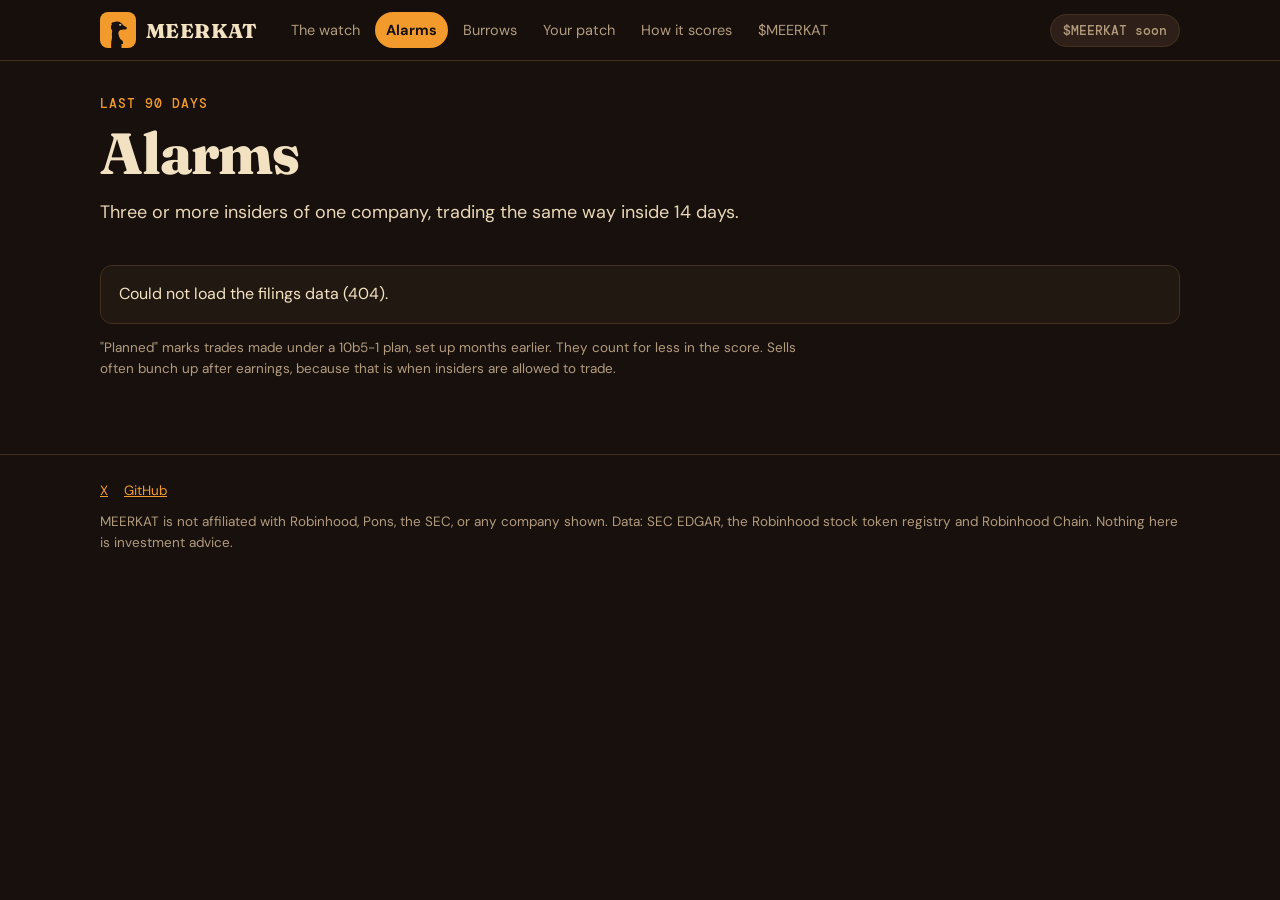
==== site/alarms.html @ 1270fd40 "MEERKAT: insider cluster alarms for stock tokens on Robinhood Chain Co-Authored-By: Claude Fable 5.2" ====
<!doctype html>
<html lang="en">
<head>
  <meta charset="utf-8">
  <meta name="viewport" content="width=device-width, initial-scale=1">
  <title>Insider cluster alarms | MEERKAT</title>
  <meta name="description" content="Every case in the last 90 days where three or more insiders of one company traded the same way inside 14 days, scored and linked to the SEC filings.">
  <meta property="og:type" content="website">
  <meta property="og:site_name" content="MEERKAT">
  <meta property="og:title" content="Insider cluster alarms | MEERKAT">
  <meta property="og:description" content="Every case in the last 90 days where three or more insiders of one company traded the same way inside 14 days, scored and linked to the SEC filings.">
  <meta property="og:url" content="https://meerkatrobin.com/alarms.html">
  <meta property="og:image" content="https://meerkatrobin.com/og-image.png?v=1">
  <meta name="twitter:card" content="summary_large_image">
  <meta name="twitter:title" content="Insider cluster alarms | MEERKAT">
  <meta name="twitter:description" content="Every case in the last 90 days where three or more insiders of one company traded the same way inside 14 days, scored and linked to the SEC filings.">
  <meta name="twitter:image" content="https://meerkatrobin.com/og-image.png?v=1">
  <link rel="icon" href="logo.png">
  <link rel="preconnect" href="https://fonts.googleapis.com">
  <link rel="preconnect" href="https://fonts.gstatic.com" crossorigin>
  <link rel="stylesheet" href="https://fonts.googleapis.com/css2?family=DM+Mono:wght@400;500&family=DM+Sans:wght@400;500;700&family=Fraunces:opsz,wght@9..144,600;9..144,800&display=swap">
  <link rel="stylesheet" href="styles.css?v=1">
</head>
<body class="page-alarms">
  <header class="top">
    <div class="wrap top-in">
      <a class="brand" href="./"><img src="logo.png" alt="" width="36" height="36"><span>MEERKAT</span></a>
      <nav>
        <a href="./">The watch</a>
        <a href="alarms.html" aria-current="page">Alarms</a>
        <a href="burrows.html">Burrows</a>
        <a href="patch.html">Your patch</a>
        <a href="how.html">How it scores</a>
        <a href="token.html">$MEERKAT</a>
      </nav>
      <div class="top-ca" id="top-ca"></div>
    </div>
  </header>
  <main>
  <div class="wrap">
    <section>
      <p class="kicker">Last 90 days</p>
      <h1 class="page-title">Alarms</h1>
      <p class="lede" id="alarms-note">Three or more insiders of one company, trading the same way inside 14 days.</p>
      <div class="pills" id="alarm-filters"></div>
      <div class="alarms" id="alarm-list"><p class="muted">Watching…</p></div>
      <p class="fine">"Planned" marks trades made under a 10b5-1 plan, set up months earlier. They count for less in the score. Sells often bunch up after earnings, because that is when insiders are allowed to trade.</p>
    </section>
  </div>
  </main>
  <footer>
    <div class="wrap">
      <div class="foot-links" id="foot-links"></div>
      <p>MEERKAT is not affiliated with Robinhood, Pons, the SEC, or any company shown. Data: SEC EDGAR, the Robinhood stock token registry and Robinhood Chain. Nothing here is investment advice.</p>
    </div>
  </footer>
  <script src="config.js?v=1"></script>
  <script src="app.js?v=1"></script>
</body>
</html>
---- site/styles.css ----
/* MEERKAT: Kalahari at dusk. Dark warm ground, a sunset band on the front page, sand text. */
:root {
  --night: #17100d;
  --earth: #221812;
  --earth-2: #2e2018;
  --line: #45301f;
  --sand: #f3e2c2;
  --dim: #b39c7e;
  --sun: #f39a2d;
  --buy: #7fd6a0;
  --sell: #ff7350;
  --serif: 'Fraunces', Georgia, serif;
  --sans: 'DM Sans', system-ui, sans-serif;
  --mono: 'DM Mono', Consolas, monospace;
}
* { box-sizing: border-box; }
html { scroll-behavior: smooth; }
body { margin: 0; background: var(--night); color: var(--sand); font: 16px/1.55 var(--sans); }
a { color: var(--sun); }
h1, h2, h3, p { margin: 0; }
.wrap { max-width: 1120px; margin: 0 auto; padding: 0 20px; }
.muted { color: var(--dim); }
.fine { color: var(--dim); font-size: 13.5px; margin-top: 14px; max-width: 78ch; }
main section { padding: 34px 0; }

/* top bar */
.top { position: sticky; top: 0; z-index: 5; background: rgba(23, 16, 13, .92); backdrop-filter: blur(8px); border-bottom: 1px solid var(--line); }
.top-in { display: flex; align-items: center; gap: 22px; height: 60px; }
.brand { display: flex; align-items: center; gap: 10px; color: var(--sand); text-decoration: none; font: 800 20px var(--serif); letter-spacing: .02em; }
.brand img { border-radius: 8px; }
.top nav { display: flex; gap: 4px; flex: 1; overflow-x: auto; scrollbar-width: none; }
.top nav a { color: var(--dim); text-decoration: none; padding: 7px 11px; border-radius: 999px; font-size: 14.5px; white-space: nowrap; }
.top nav a:hover { color: var(--sand); }
.top nav a[aria-current] { color: var(--night); background: var(--sun); font-weight: 700; }
.ca { font: 500 13px var(--mono); color: var(--sand); background: var(--earth-2); border: 1px solid var(--line); border-radius: 999px; padding: 7px 12px; cursor: pointer; text-decoration: none; white-space: nowrap; }
.ca.soon { color: var(--dim); }

/* front page sunset */
.dusk { padding: 0; background: linear-gradient(#2a1630 0%, #6d2a2c 34%, #c9562a 62%, #f39a2d 84%, #f8c35a 100%); overflow: hidden; }
.dusk-text { padding-top: 54px; text-align: center; }
.kicker { font: 500 13px var(--mono); letter-spacing: .08em; text-transform: uppercase; color: var(--sun); margin-bottom: 12px; }
.dusk .kicker { color: #f8c98a; }
h1 { font: 800 clamp(38px, 6.4vw, 76px)/1.02 var(--serif); letter-spacing: -.02em; }
h1 em { font-style: italic; color: #ffd88a; }
.page-title { font-size: clamp(36px, 5vw, 58px); }
.lede { font-size: 18px; max-width: 62ch; margin-top: 16px; color: #ead7b6; }
.dusk .lede { margin-left: auto; margin-right: auto; color: #fbe9cb; }
.cta { display: flex; gap: 10px; flex-wrap: wrap; margin-top: 24px; }
.dusk .cta { justify-content: center; }
.btn { display: inline-block; font: 700 15px var(--sans); color: var(--sand); text-decoration: none; border: 1.5px solid var(--sand); border-radius: 999px; padding: 11px 20px; background: none; cursor: pointer; }
.btn.solid { background: var(--sand); color: var(--night); }
.btn.small { padding: 7px 14px; font-size: 13.5px; }
.btn:hover { background: var(--sun); border-color: var(--sun); color: var(--night); }
.dune-scroll { overflow-x: auto; margin-top: 10px; }
.dune { min-width: 760px; }
.dune svg { display: block; width: 100%; height: auto; }
.dune .sun { fill: #ffe7a6; opacity: .9; }
.dune .sand { fill: var(--night); }
.dune a g { fill: var(--night); }
.dune a:hover g { fill: #000; }
.dune text { text-anchor: middle; font-family: var(--mono); }
.dune .sym { font-size: 22px; font-weight: 500; fill: #fff4dc; }
.dune .sub { font-size: 14px; fill: #2a1630; }
.dune a.buy .sub { fill: #0c4a2a; font-weight: 500; }

/* numbers under the dune */
.stats { display: grid; grid-template-columns: repeat(4, 1fr); gap: 1px; background: var(--line); border: 1px solid var(--line); border-radius: 14px; overflow: hidden; padding: 0; margin-top: 34px; }
.stats div { background: var(--earth); padding: 20px; }
.stats b { display: block; font: 800 34px var(--serif); color: var(--sun); }
.stats span { color: var(--dim); font-size: 14px; }

.head { display: flex; justify-content: space-between; align-items: baseline; gap: 16px; margin-bottom: 16px; flex-wrap: wrap; }
h2 { font: 800 28px var(--serif); }
h2 small, h3 small { font: 400 14px var(--sans); color: var(--dim); }
.more { margin-top: 16px; }

/* alarm cards */
.alarms { display: grid; gap: 10px; }
.alarm { background: var(--earth); border: 1px solid var(--line); border-left: 5px solid var(--sell); border-radius: 12px; }
.alarm.buy { border-left-color: var(--buy); }
.alarm summary { display: grid; grid-template-columns: 96px 1fr auto; gap: 16px; align-items: center; padding: 14px 18px 14px 14px; cursor: pointer; list-style: none; }
.alarm summary::-webkit-details-marker { display: none; }
.score { text-align: center; }
.score b { display: block; font: 800 38px/1 var(--serif); color: var(--sell); }
.alarm.buy .score b { color: var(--buy); }
.score span { font: 500 10.5px var(--mono); text-transform: uppercase; letter-spacing: .05em; color: var(--dim); }
.what h3 { font: 800 21px var(--serif); }
.what h3 a { color: var(--sand); text-decoration: none; }
.what h3 a:hover { color: var(--sun); }
.what p { color: #dcc8a6; font-size: 15px; }
.what strong { color: var(--sand); }
.state { font: 500 12.5px var(--mono); color: var(--dim); text-align: right; white-space: nowrap; }
.state i { font-style: normal; color: var(--night); background: var(--sun); border-radius: 999px; padding: 4px 10px; }
.inside { padding: 0 18px 16px; overflow-x: auto; }
table { width: 100%; border-collapse: collapse; font-size: 14px; }
th { text-align: left; font: 500 11.5px var(--mono); text-transform: uppercase; letter-spacing: .05em; color: var(--dim); padding: 8px 10px 8px 0; border-bottom: 1px solid var(--line); }
td { padding: 8px 10px 8px 0; border-bottom: 1px solid var(--line); vertical-align: top; }
td em { font: 500 11px var(--mono); font-style: normal; color: var(--dim); border: 1px solid var(--line); border-radius: 4px; padding: 1px 5px; margin-left: 4px; white-space: nowrap; }
td.buy, i.buy { color: var(--buy); }
td.sell, i.sell { color: var(--sell); }
.parts { display: flex; flex-wrap: wrap; gap: 6px; margin-top: 12px; align-items: center; }
.parts span { font: 500 12px var(--mono); color: var(--dim); background: var(--earth-2); border-radius: 999px; padding: 3px 10px; }
.chip { font: 500 12px var(--mono); color: var(--sun); border: 1px solid var(--sun); border-radius: 999px; padding: 3px 10px; text-decoration: none; }
.parts .chip { margin-left: auto; }

/* filter pills */
.pills { display: flex; flex-wrap: wrap; gap: 8px; margin: 22px 0 16px; }
.pills button { font: 500 14px var(--sans); color: var(--sand); background: var(--earth); border: 1px solid var(--line); border-radius: 999px; padding: 7px 14px; cursor: pointer; }
.pills button.on { background: var(--sand); color: var(--night); border-color: var(--sand); font-weight: 700; }
.pills i { font: 500 12px var(--mono); font-style: normal; opacity: .7; margin-left: 4px; }

/* three doors on the front page */
.trio { display: grid; grid-template-columns: repeat(3, 1fr); gap: 12px; }
.trio a { background: var(--earth); border: 1px solid var(--line); border-radius: 14px; padding: 22px; color: var(--sand); text-decoration: none; }
.trio a:hover { border-color: var(--sun); }
.trio h3 { font: 800 22px var(--serif); margin-bottom: 6px; color: var(--sun); }
.trio p { color: #dcc8a6; font-size: 15px; }

/* burrows */
.burrows { display: grid; grid-template-columns: repeat(auto-fill, minmax(150px, 1fr)); gap: 8px; }
.burrow { background: var(--earth); border: 1px solid var(--line); border-radius: 60px 60px 12px 12px; padding: 22px 14px 12px; text-align: center; color: var(--sand); text-decoration: none; }
.burrow:hover { border-color: var(--sun); }
.burrow.up { border-color: var(--sell); background: #2c1711; }
.burrow.up.buy { border-color: var(--buy); background: #14241a; }
.burrow b { display: block; font: 800 20px var(--serif); }
.burrow span { display: block; color: var(--dim); font-size: 12.5px; white-space: nowrap; overflow: hidden; text-overflow: ellipsis; }
.burrow p { margin-top: 6px; font: 500 12px var(--mono); display: flex; gap: 8px; justify-content: center; flex-wrap: wrap; }
.burrow i { font-style: normal; color: var(--dim); }
.burrow-open { background: var(--earth); border: 1px solid var(--line); border-radius: 14px; padding: 22px; margin-top: 22px; scroll-margin-top: 76px; }
.burrow-open .alarms { margin: 16px 0; }
.burrow-open .alarm { background: var(--night); }
.timeline { display: block; width: 100%; height: auto; margin-bottom: 8px; }
.timeline line { stroke: var(--line); }
.timeline text { font: 12px var(--mono); fill: var(--dim); }
.timeline circle.buy { fill: var(--buy); opacity: .8; }
.timeline circle.sell { fill: var(--sell); opacity: .7; }
.timeline .band { opacity: .14; }
.timeline .band.buy { fill: var(--buy); }
.timeline .band.sell { fill: var(--sell); }
.trades { margin-top: 10px; }

/* your patch */
.lookup { display: flex; gap: 10px; flex-wrap: wrap; margin: 24px 0 18px; }
.lookup input { flex: 1; min-width: 240px; font: 500 15px var(--mono); color: var(--sand); background: var(--earth); border: 1.5px solid var(--line); border-radius: 999px; padding: 12px 18px; }
.lookup input:focus { outline: none; border-color: var(--sun); }
.notice { background: var(--earth); border: 1px solid var(--line); border-radius: 12px; padding: 16px 18px; }
.verdict { display: flex; justify-content: space-between; align-items: center; gap: 16px; flex-wrap: wrap; margin-bottom: 16px; }
.verdict .big { font: 800 clamp(26px, 4vw, 40px)/1.1 var(--serif); }
.verdict em { color: var(--sun); font-style: normal; }

/* how it scores, token */
.rules { margin-top: 26px; }
.rules td:nth-child(1) { font: 800 18px var(--serif); white-space: nowrap; }
.rules td:nth-child(2) { font: 500 14px var(--mono); color: var(--sun); white-space: nowrap; }
.facts { list-style: none; padding: 0; margin: 0; display: grid; gap: 1px; background: var(--line); border: 1px solid var(--line); border-radius: 12px; overflow: hidden; }
.facts li { background: var(--earth); padding: 14px 18px; display: grid; grid-template-columns: 130px 1fr; gap: 14px; }
.facts span { font: 500 12.5px var(--mono); text-transform: uppercase; letter-spacing: .05em; color: var(--sun); }
.plan { list-style: none; padding: 0; margin: 0; display: grid; grid-template-columns: repeat(3, 1fr); gap: 12px; }
.plan li { background: var(--earth); border: 1px solid var(--line); border-radius: 12px; padding: 18px; }
.plan li.now { border-color: var(--sun); }
.plan span { font: 500 12px var(--mono); text-transform: uppercase; color: var(--sun); }
.plan h3 { font: 800 21px var(--serif); margin: 4px 0; }
.plan p { color: #dcc8a6; font-size: 15px; }
.faq details { border-bottom: 1px solid var(--line); padding: 14px 0; }
.faq summary { cursor: pointer; font-weight: 700; }
.faq p { margin-top: 8px; color: #dcc8a6; max-width: 72ch; }
.ca-box { display: flex; gap: 12px; align-items: center; flex-wrap: wrap; background: var(--earth); border: 1px dashed var(--sun); border-radius: 12px; padding: 16px 18px; margin-top: 24px; }
.ca-box code { font: 500 15px var(--mono); word-break: break-all; flex: 1; }

footer { border-top: 1px solid var(--line); margin-top: 40px; padding: 26px 0 40px; color: var(--dim); font-size: 13.5px; }
.foot-links { display: flex; gap: 16px; margin-bottom: 10px; }
.foot-links:empty { display: none; }

@media (max-width: 760px) {
  .top-in { flex-wrap: wrap; height: auto; padding-top: 10px; padding-bottom: 8px; gap: 8px 14px; }
  .top nav { order: 3; flex-basis: 100%; }
  .top-ca { margin-left: auto; }
  .stats { grid-template-columns: repeat(2, 1fr); }
  .trio, .plan { grid-template-columns: 1fr; }
  .alarm summary { grid-template-columns: 70px 1fr; }
  .score b { font-size: 30px; }
  .state { grid-column: 1 / -1; text-align: left; }
  .facts li { grid-template-columns: 1fr; gap: 2px; }
}
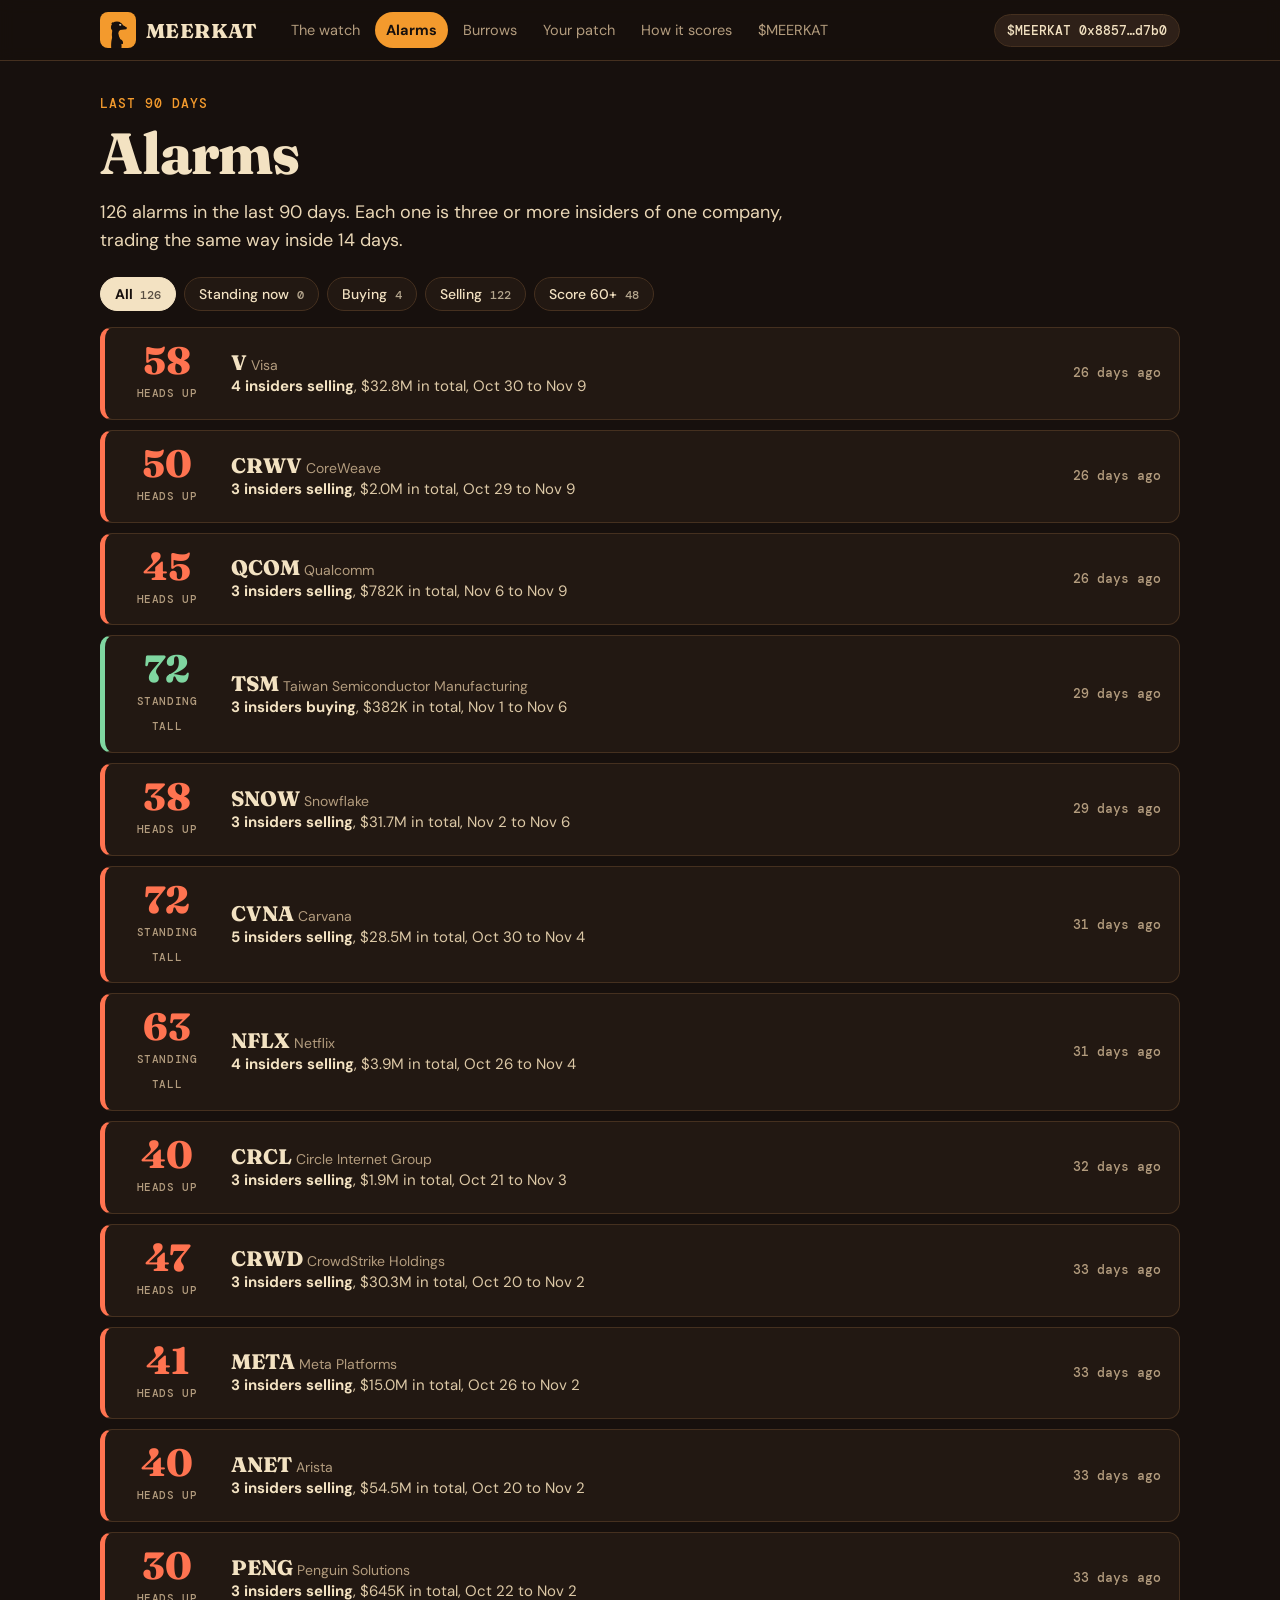
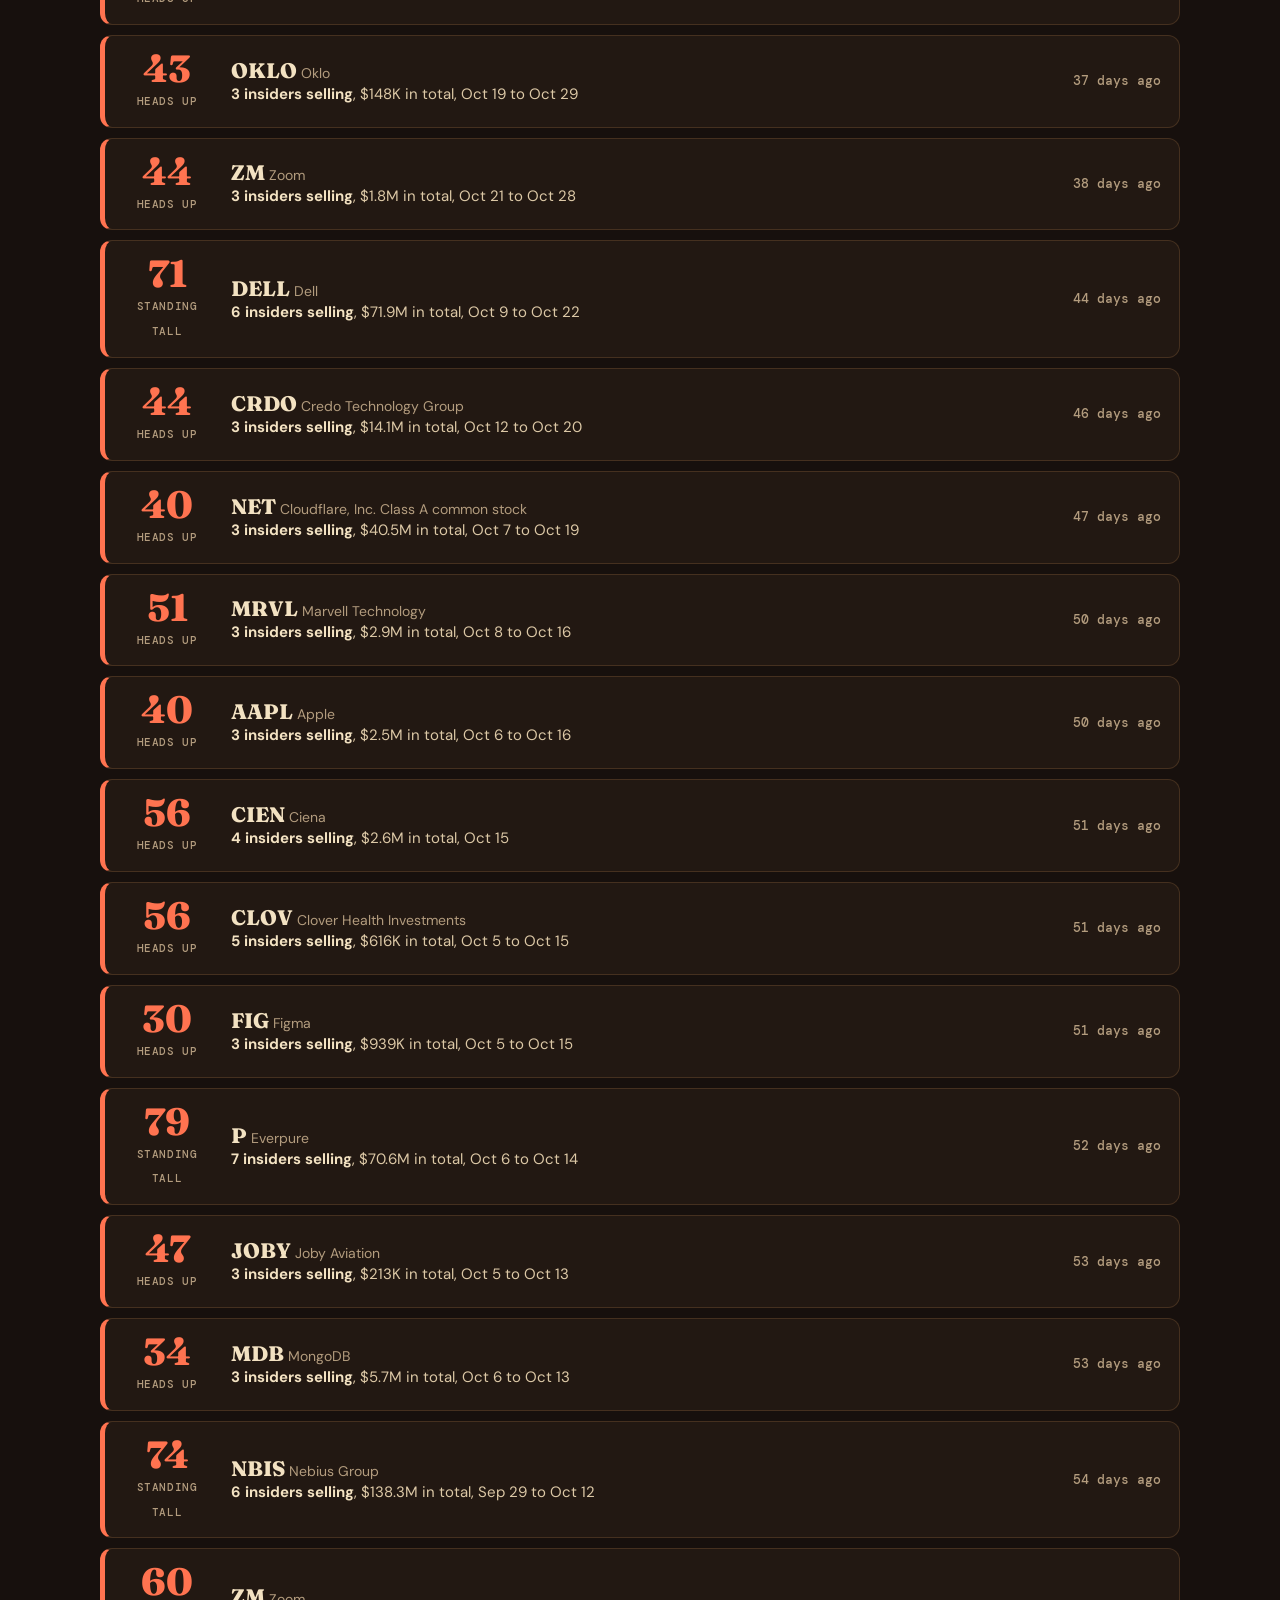
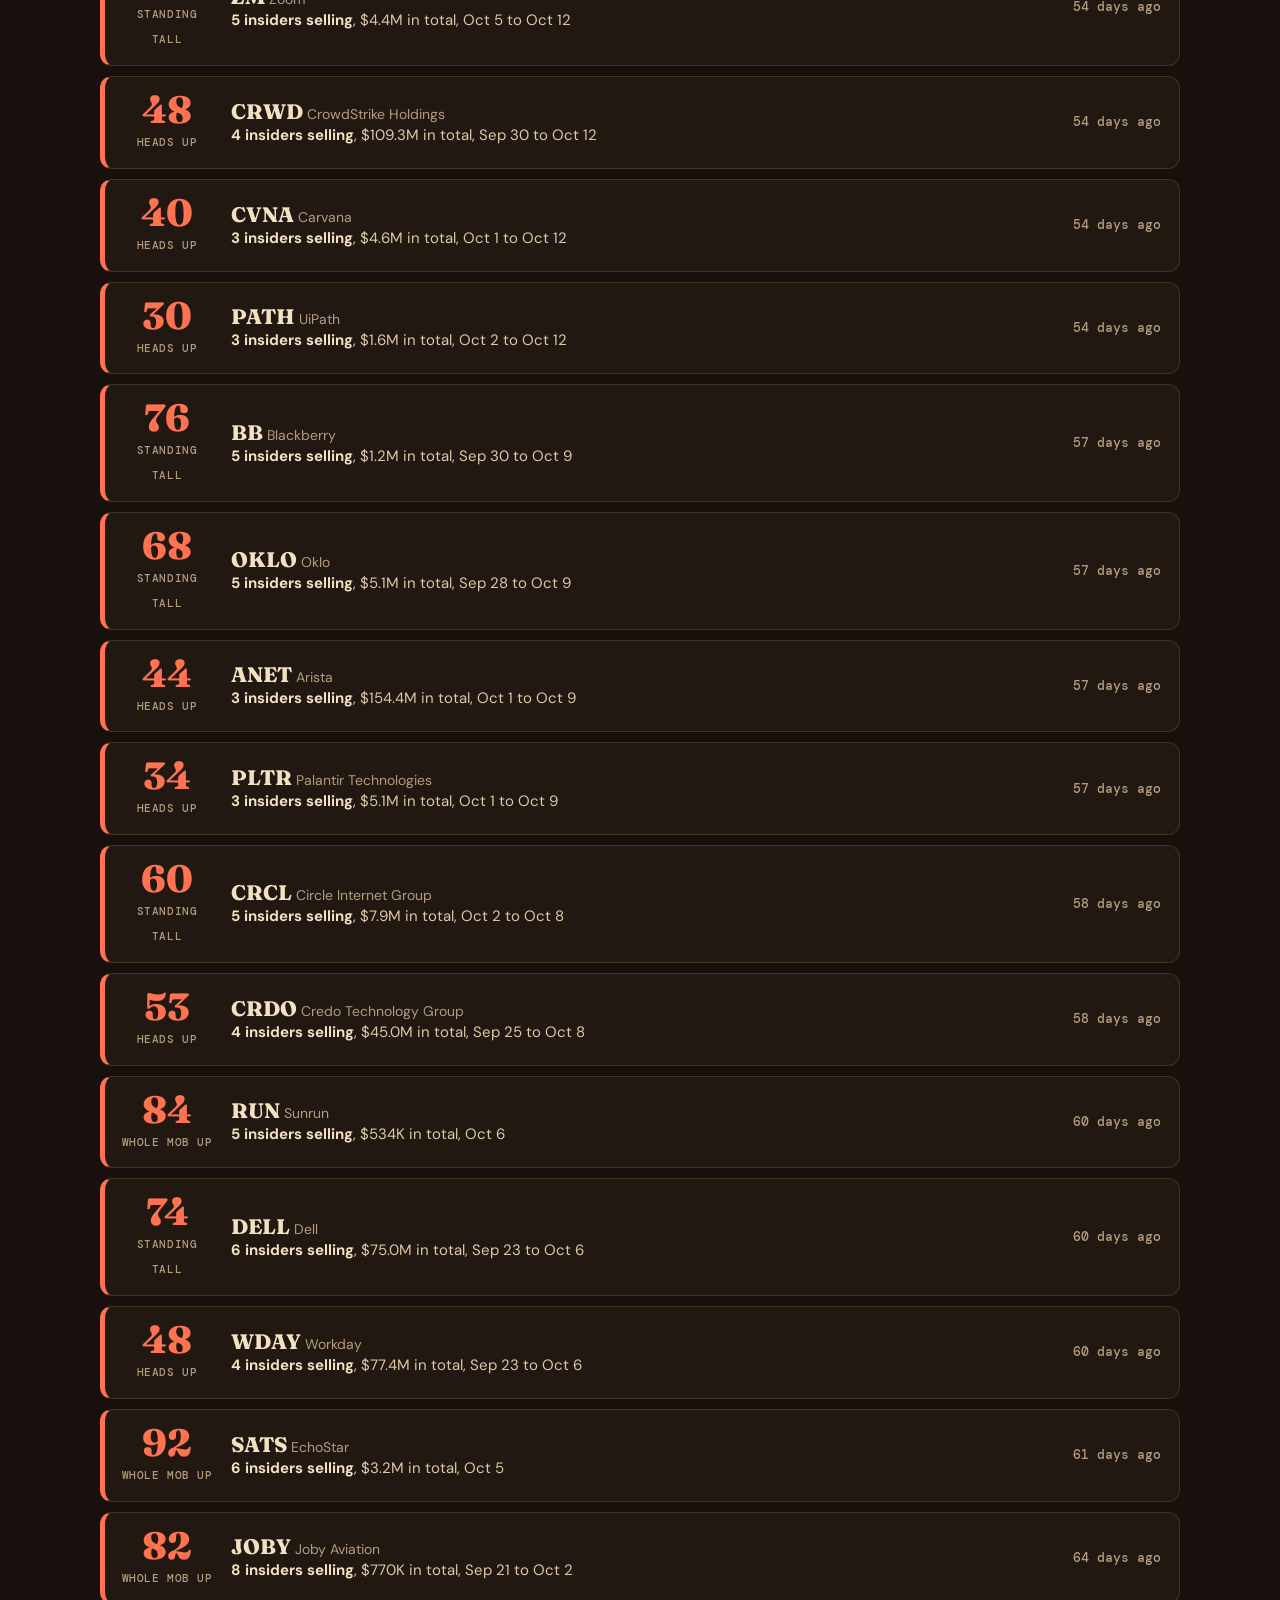
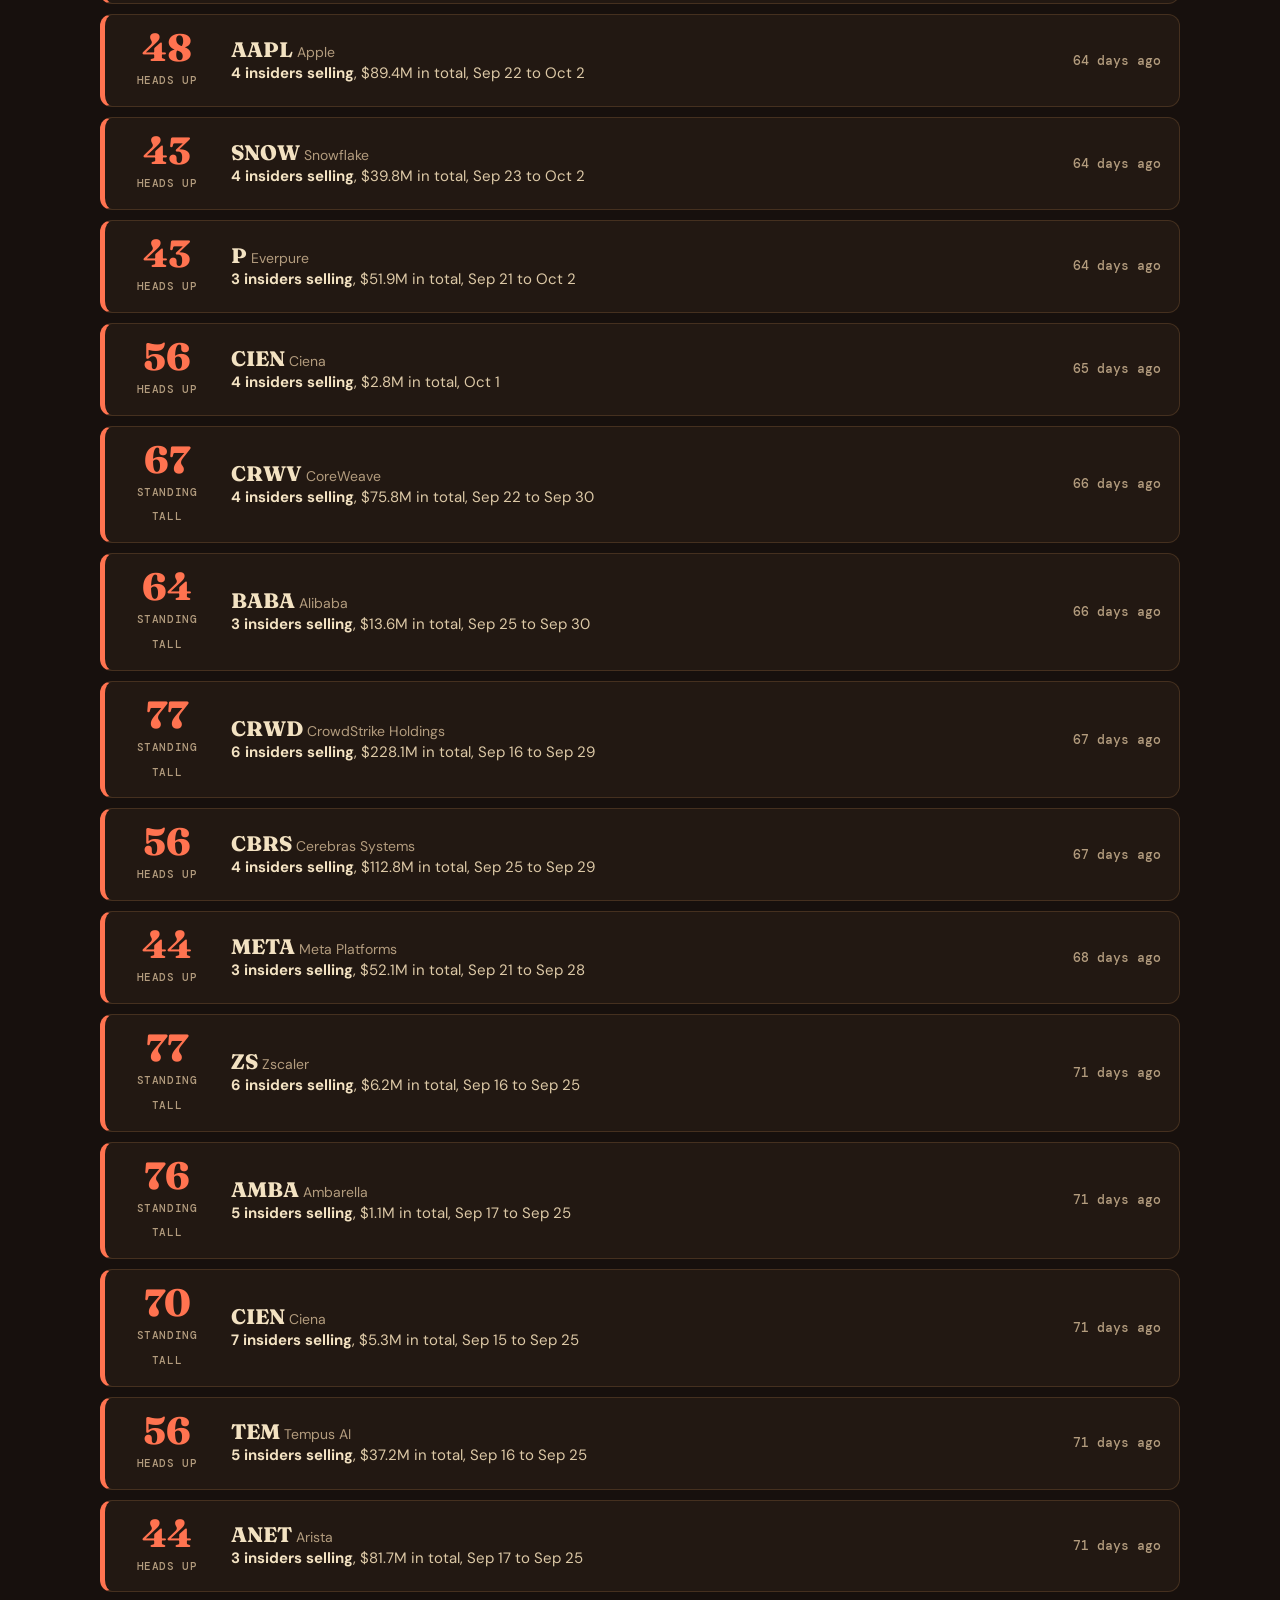
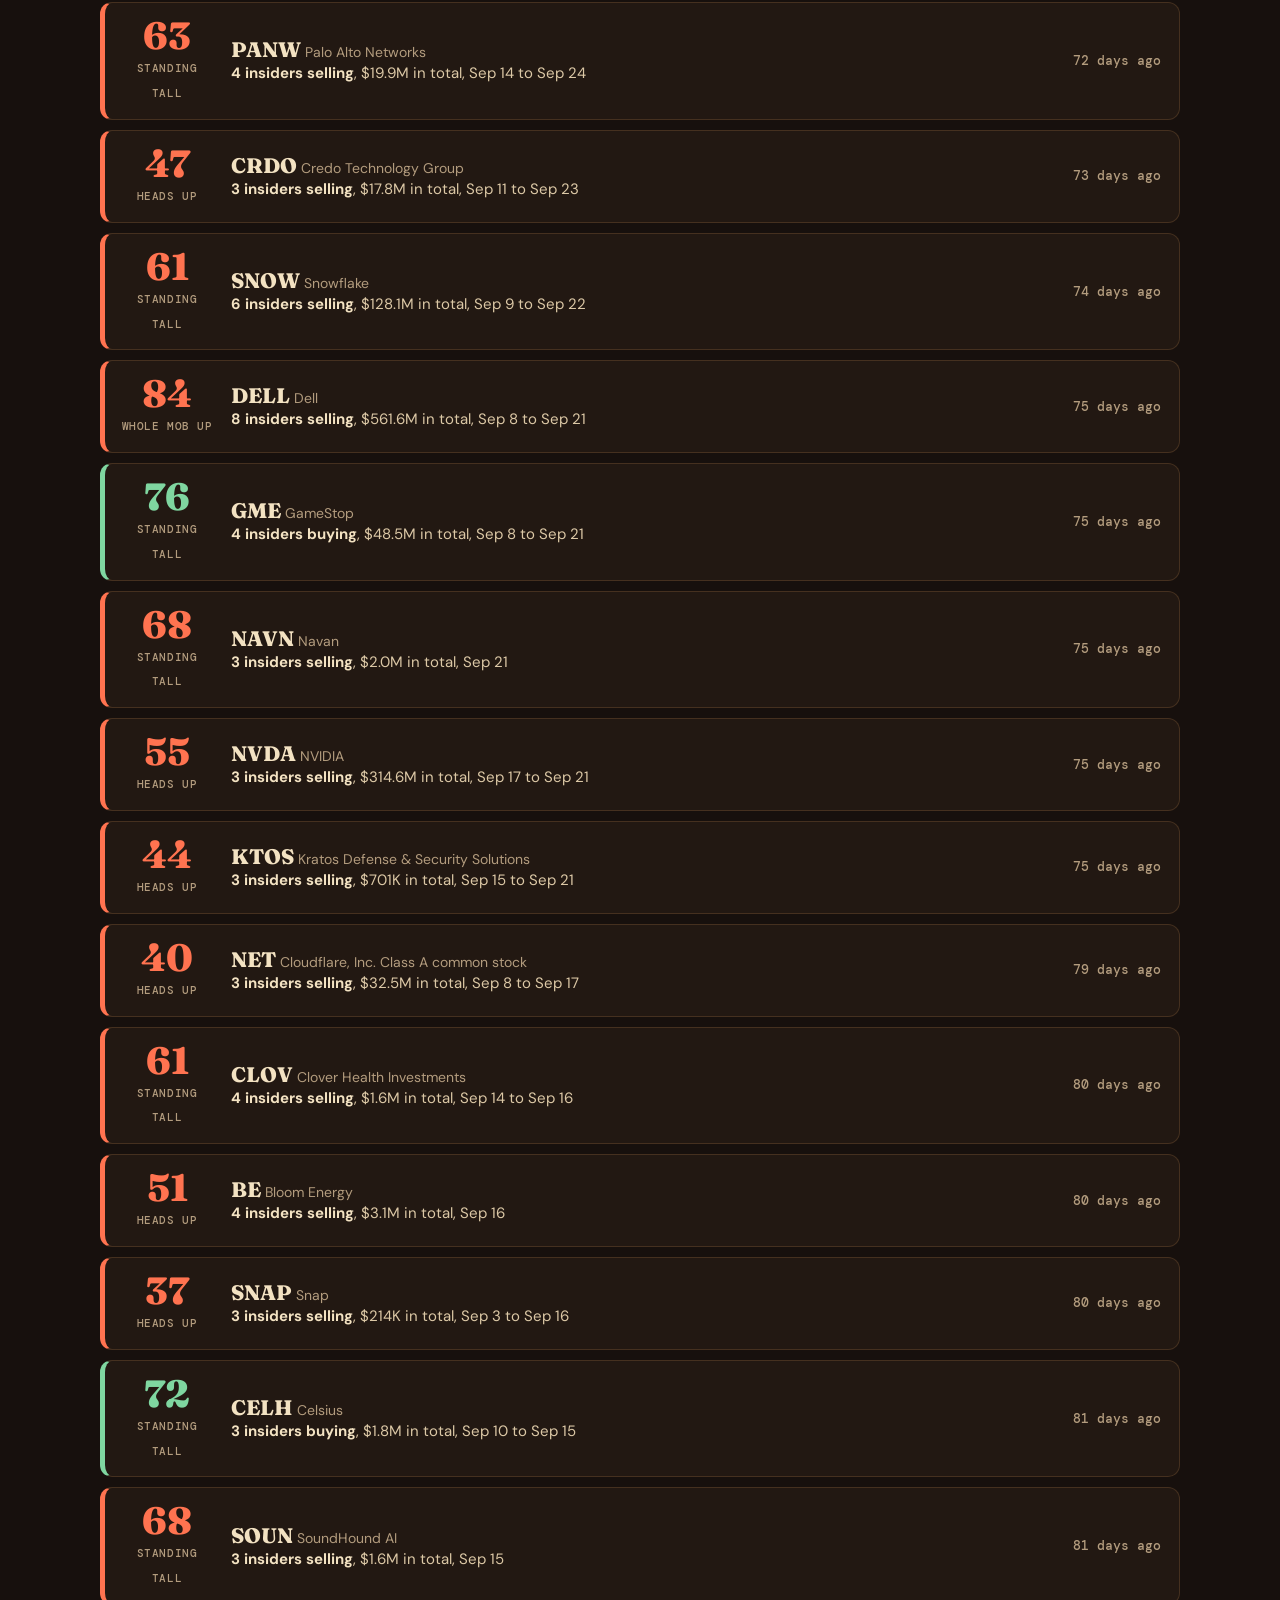
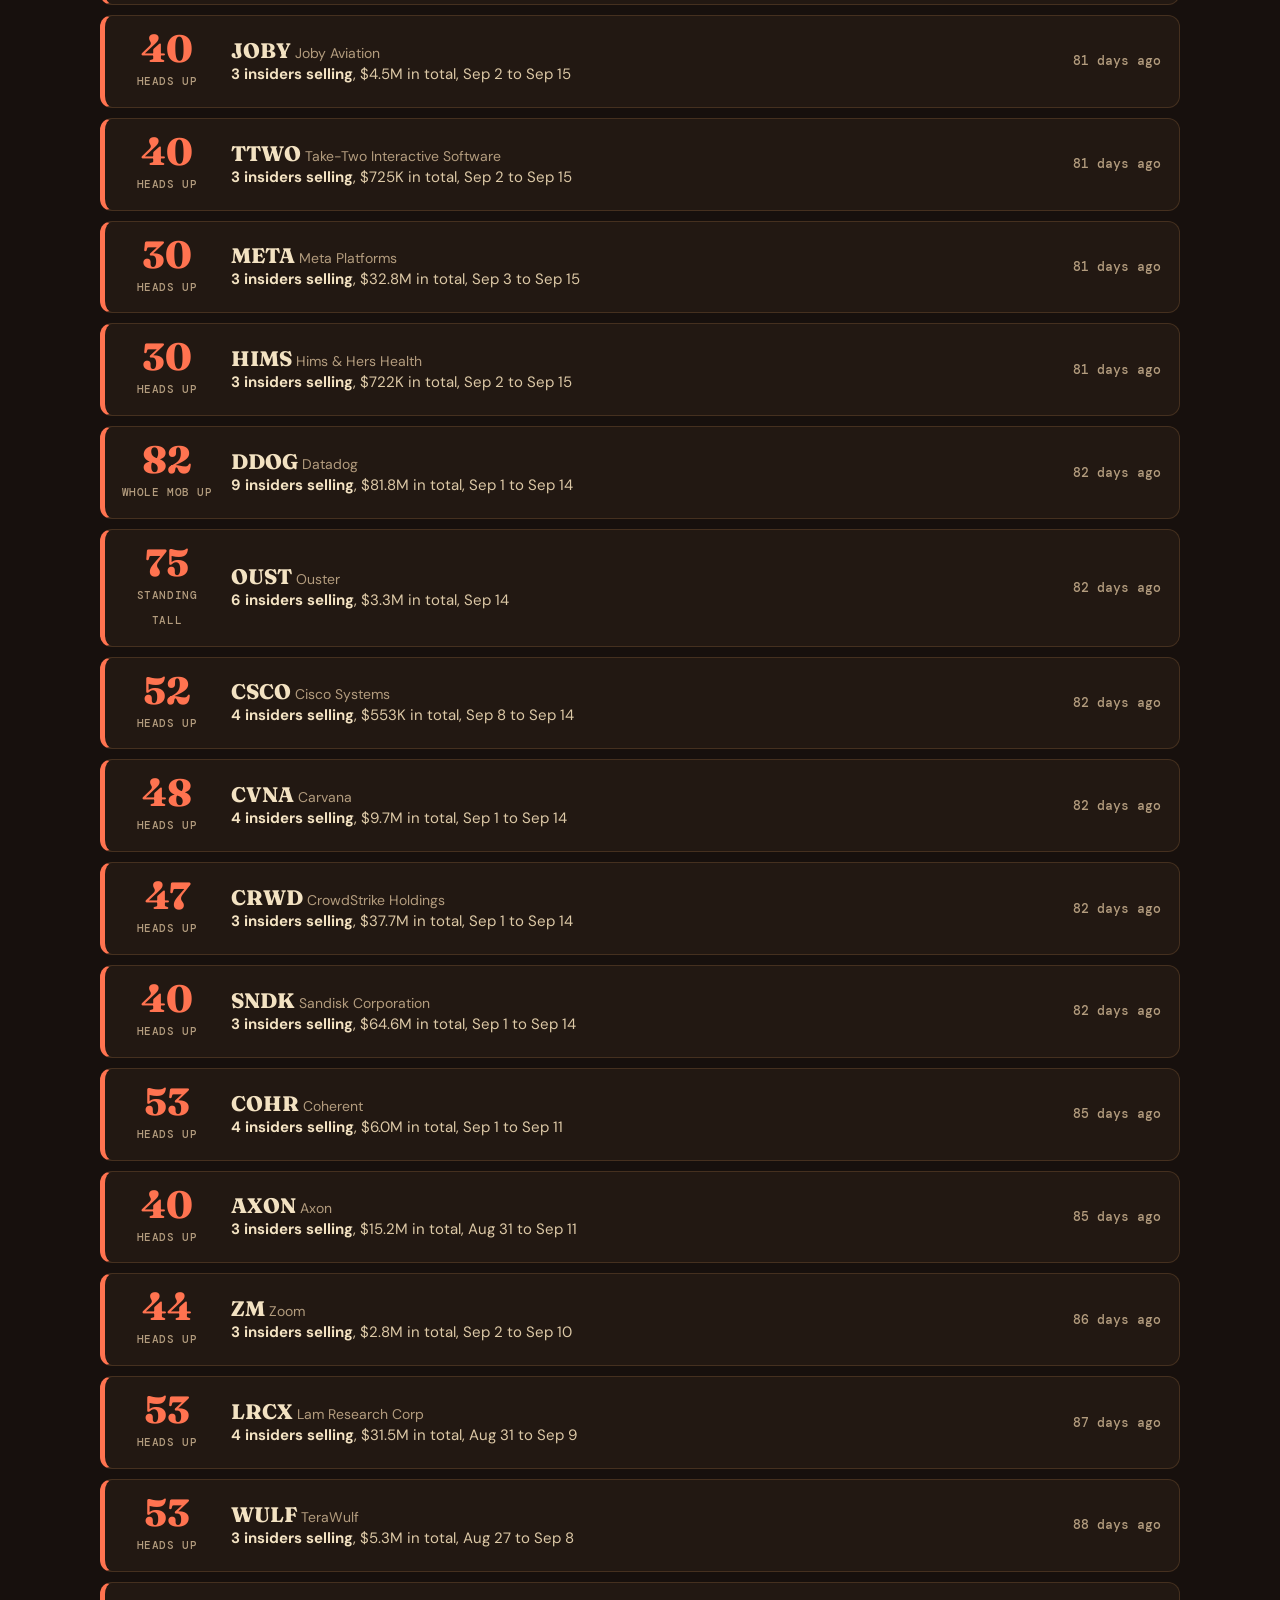
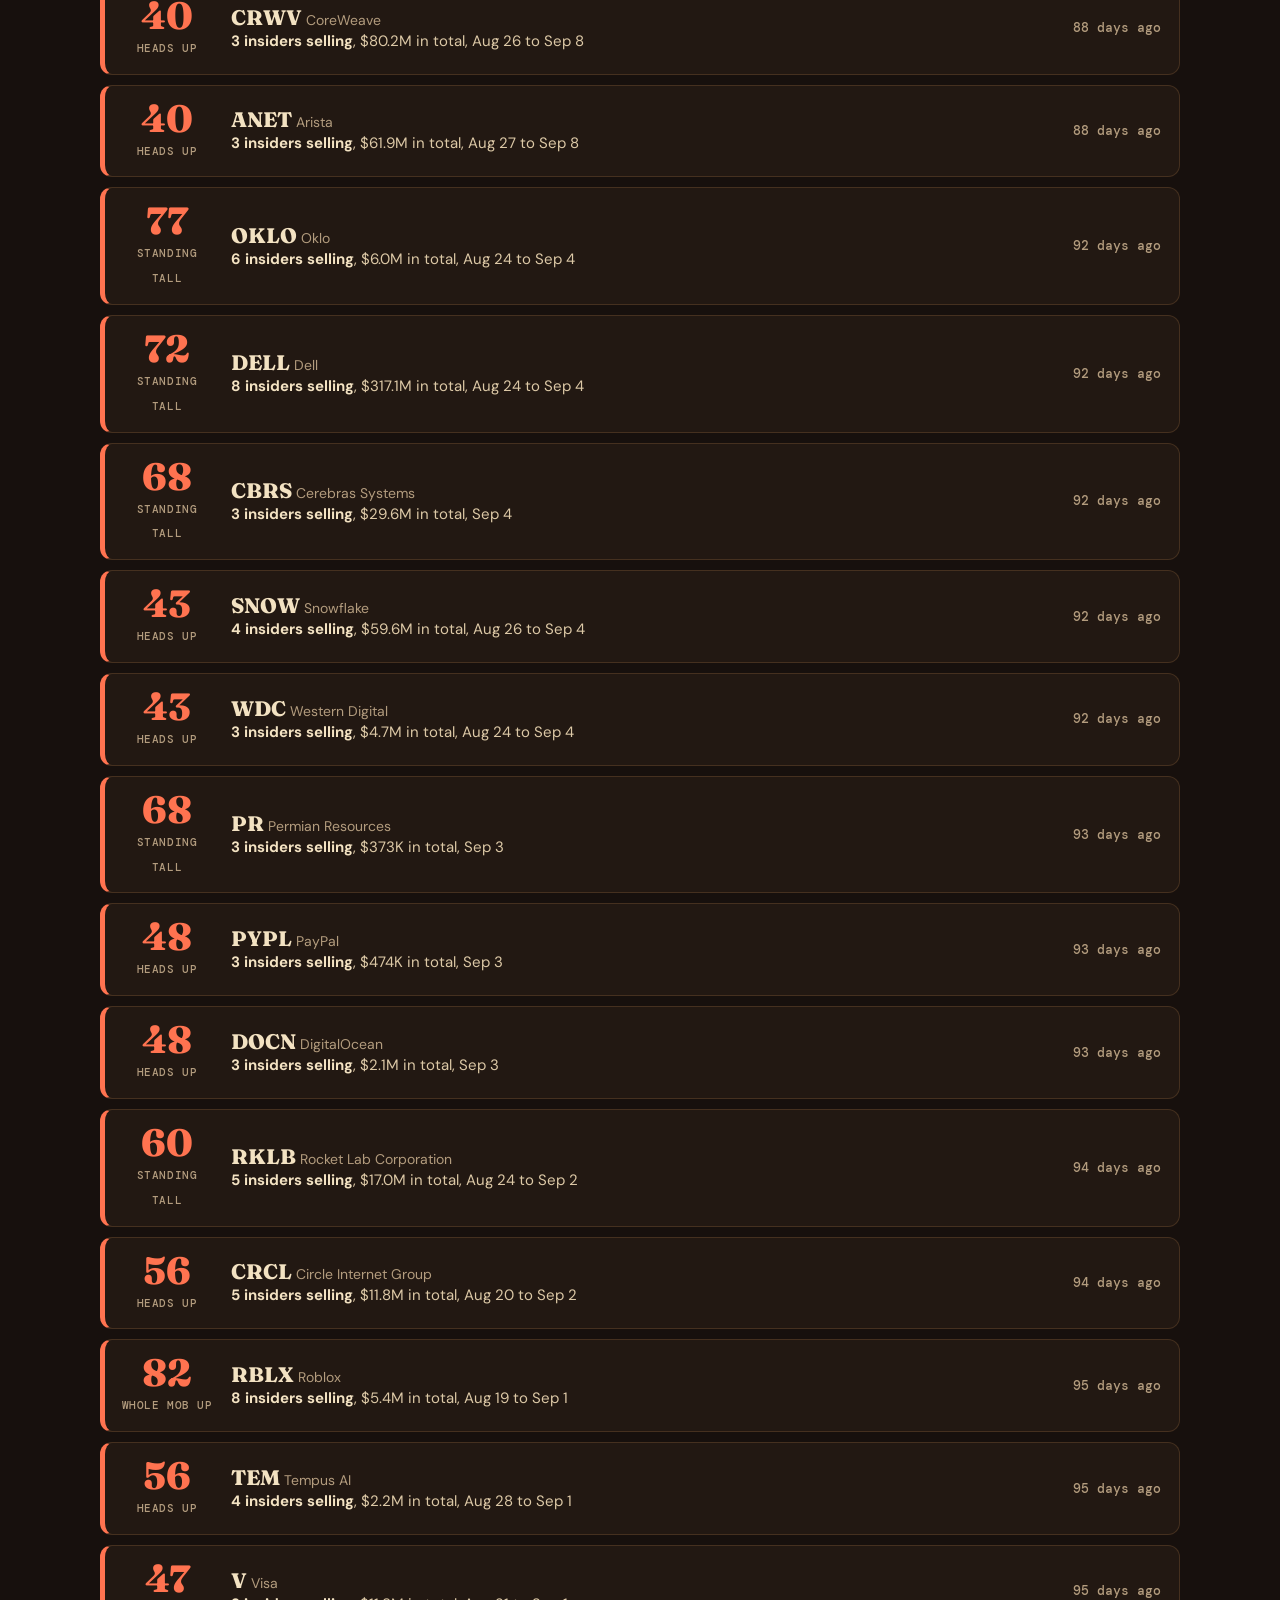
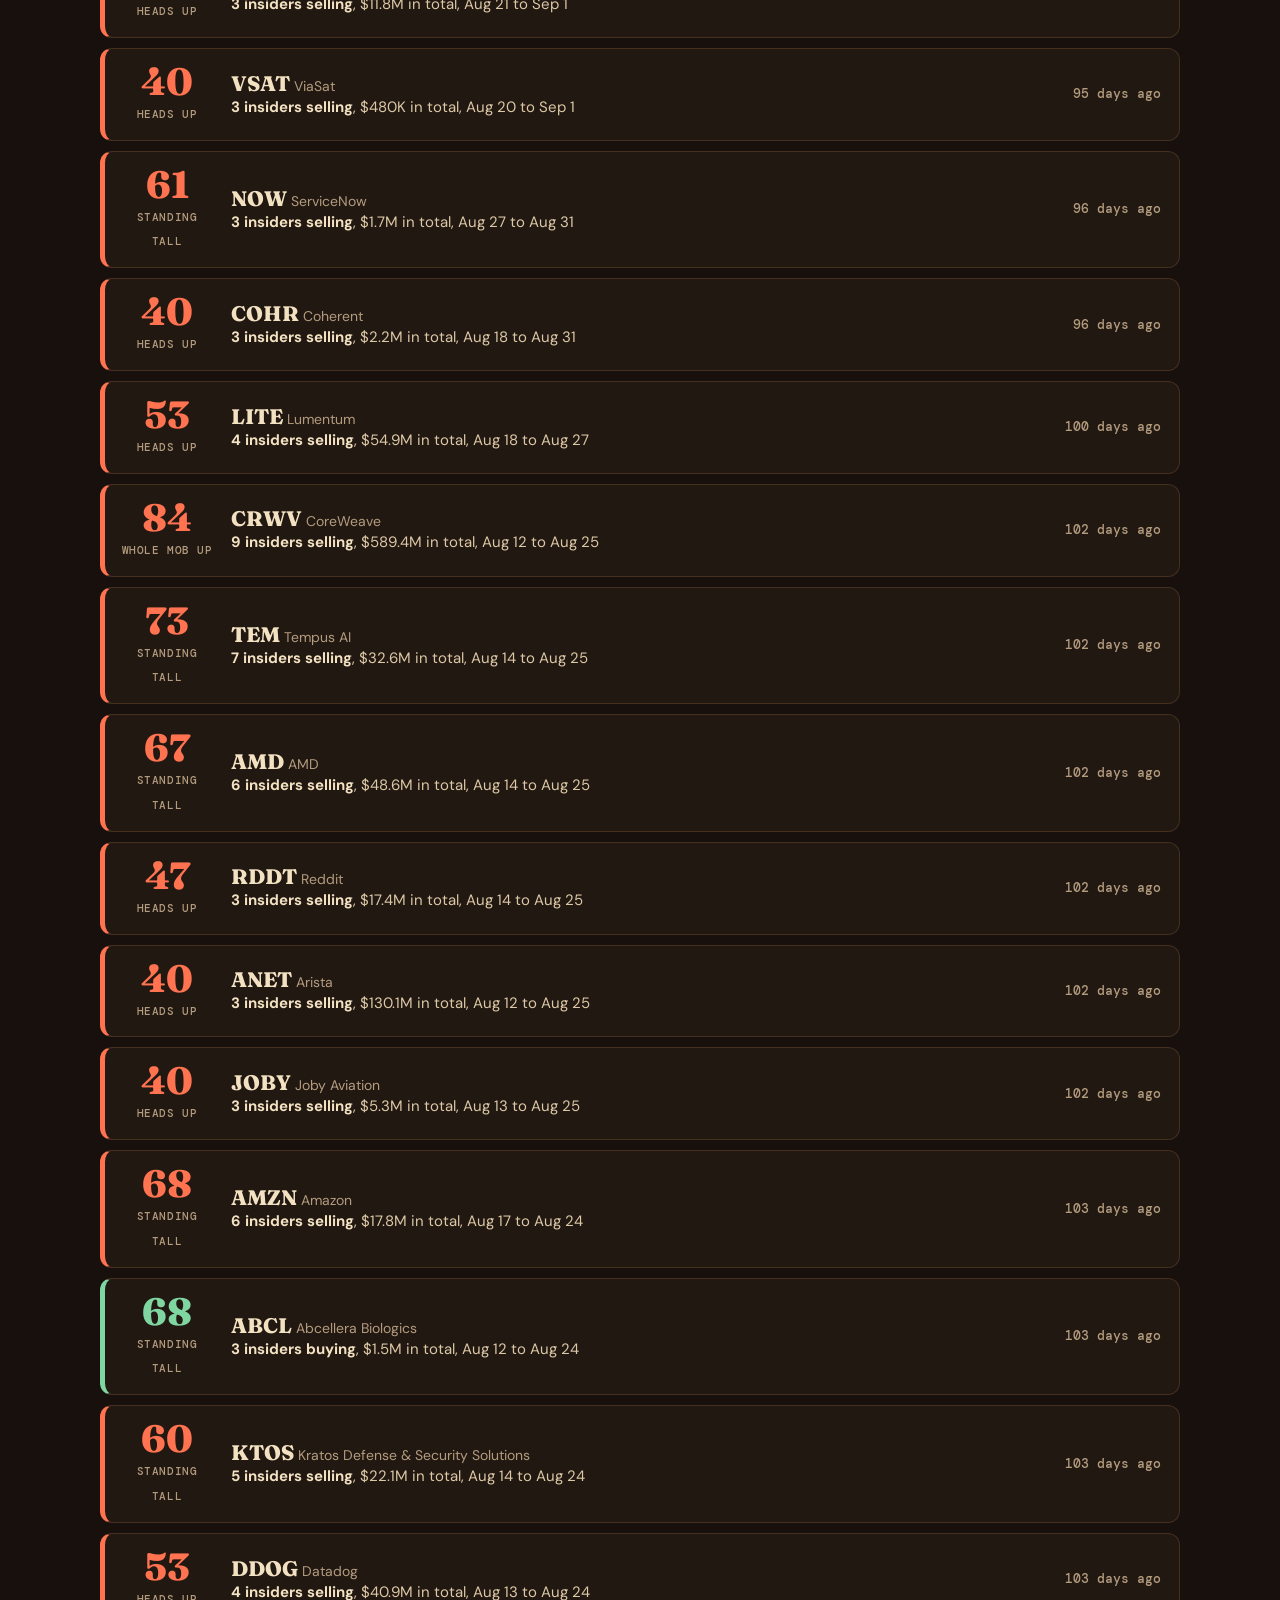
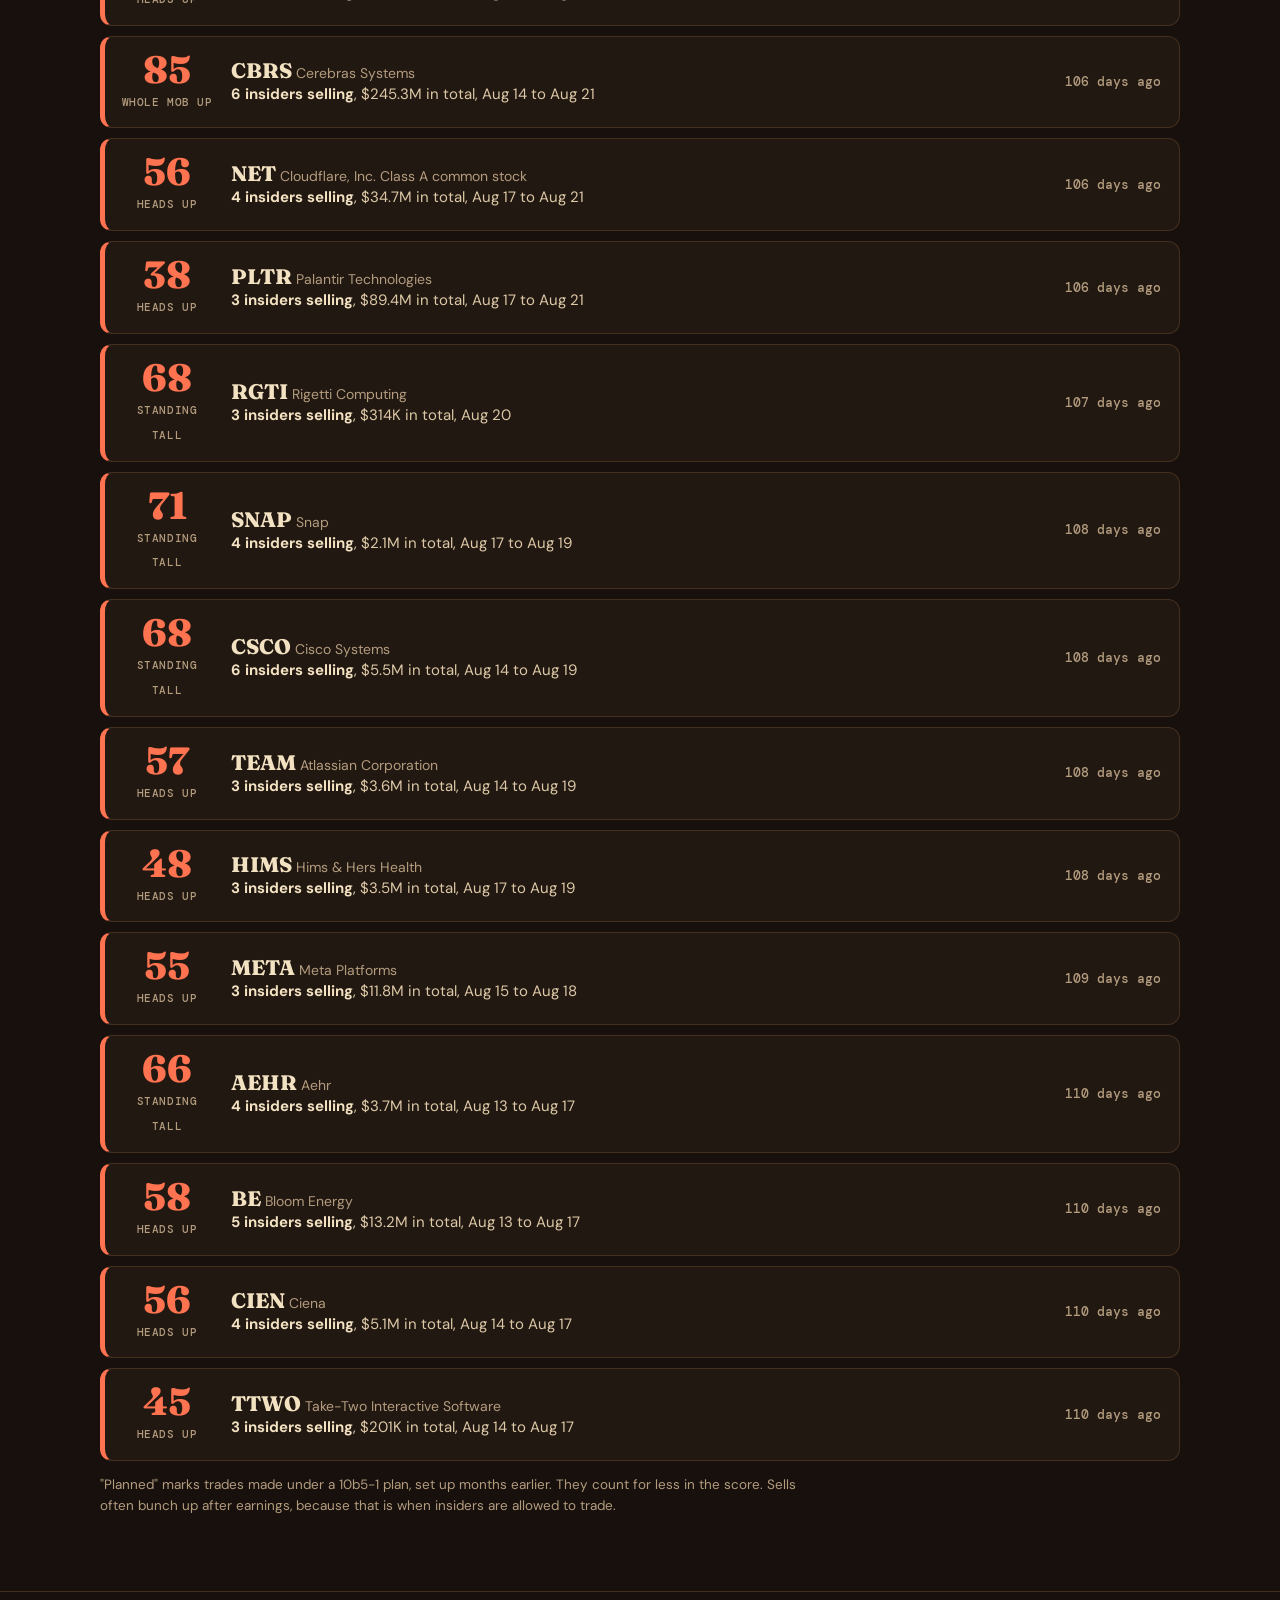
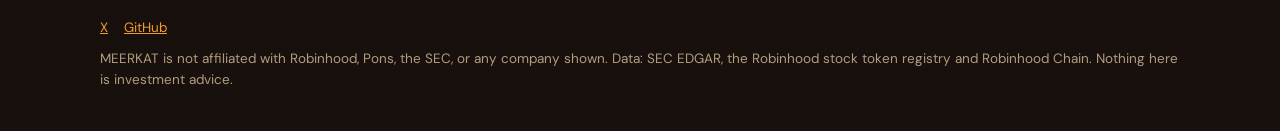
==== commit 59351627: "Add the $MEERKAT contract address to the site and README Co-Authored-By: Claude Fable 5.2 <noreply@a" ====
--- a/site/alarms.html
+++ b/site/alarms.html
@@ -10,16 +10,16 @@
   <meta property="og:title" content="Insider cluster alarms | MEERKAT">
   <meta property="og:description" content="Every case in the last 90 days where three or more insiders of one company traded the same way inside 14 days, scored and linked to the SEC filings.">
   <meta property="og:url" content="https://meerkatrobin.com/alarms.html">
-  <meta property="og:image" content="https://meerkatrobin.com/og-image.png?v=1">
+  <meta property="og:image" content="https://meerkatrobin.com/og-image.png?v=2">
   <meta name="twitter:card" content="summary_large_image">
   <meta name="twitter:title" content="Insider cluster alarms | MEERKAT">
   <meta name="twitter:description" content="Every case in the last 90 days where three or more insiders of one company traded the same way inside 14 days, scored and linked to the SEC filings.">
-  <meta name="twitter:image" content="https://meerkatrobin.com/og-image.png?v=1">
+  <meta name="twitter:image" content="https://meerkatrobin.com/og-image.png?v=2">
   <link rel="icon" href="logo.png">
   <link rel="preconnect" href="https://fonts.googleapis.com">
   <link rel="preconnect" href="https://fonts.gstatic.com" crossorigin>
   <link rel="stylesheet" href="https://fonts.googleapis.com/css2?family=DM+Mono:wght@400;500&family=DM+Sans:wght@400;500;700&family=Fraunces:opsz,wght@9..144,600;9..144,800&display=swap">
-  <link rel="stylesheet" href="styles.css?v=1">
+  <link rel="stylesheet" href="styles.css?v=2">
 </head>
 <body class="page-alarms">
   <header class="top">
@@ -54,7 +54,7 @@
       <p>MEERKAT is not affiliated with Robinhood, Pons, the SEC, or any company shown. Data: SEC EDGAR, the Robinhood stock token registry and Robinhood Chain. Nothing here is investment advice.</p>
     </div>
   </footer>
-  <script src="config.js?v=1"></script>
-  <script src="app.js?v=1"></script>
+  <script src="config.js?v=2"></script>
+  <script src="app.js?v=2"></script>
 </body>
 </html>
